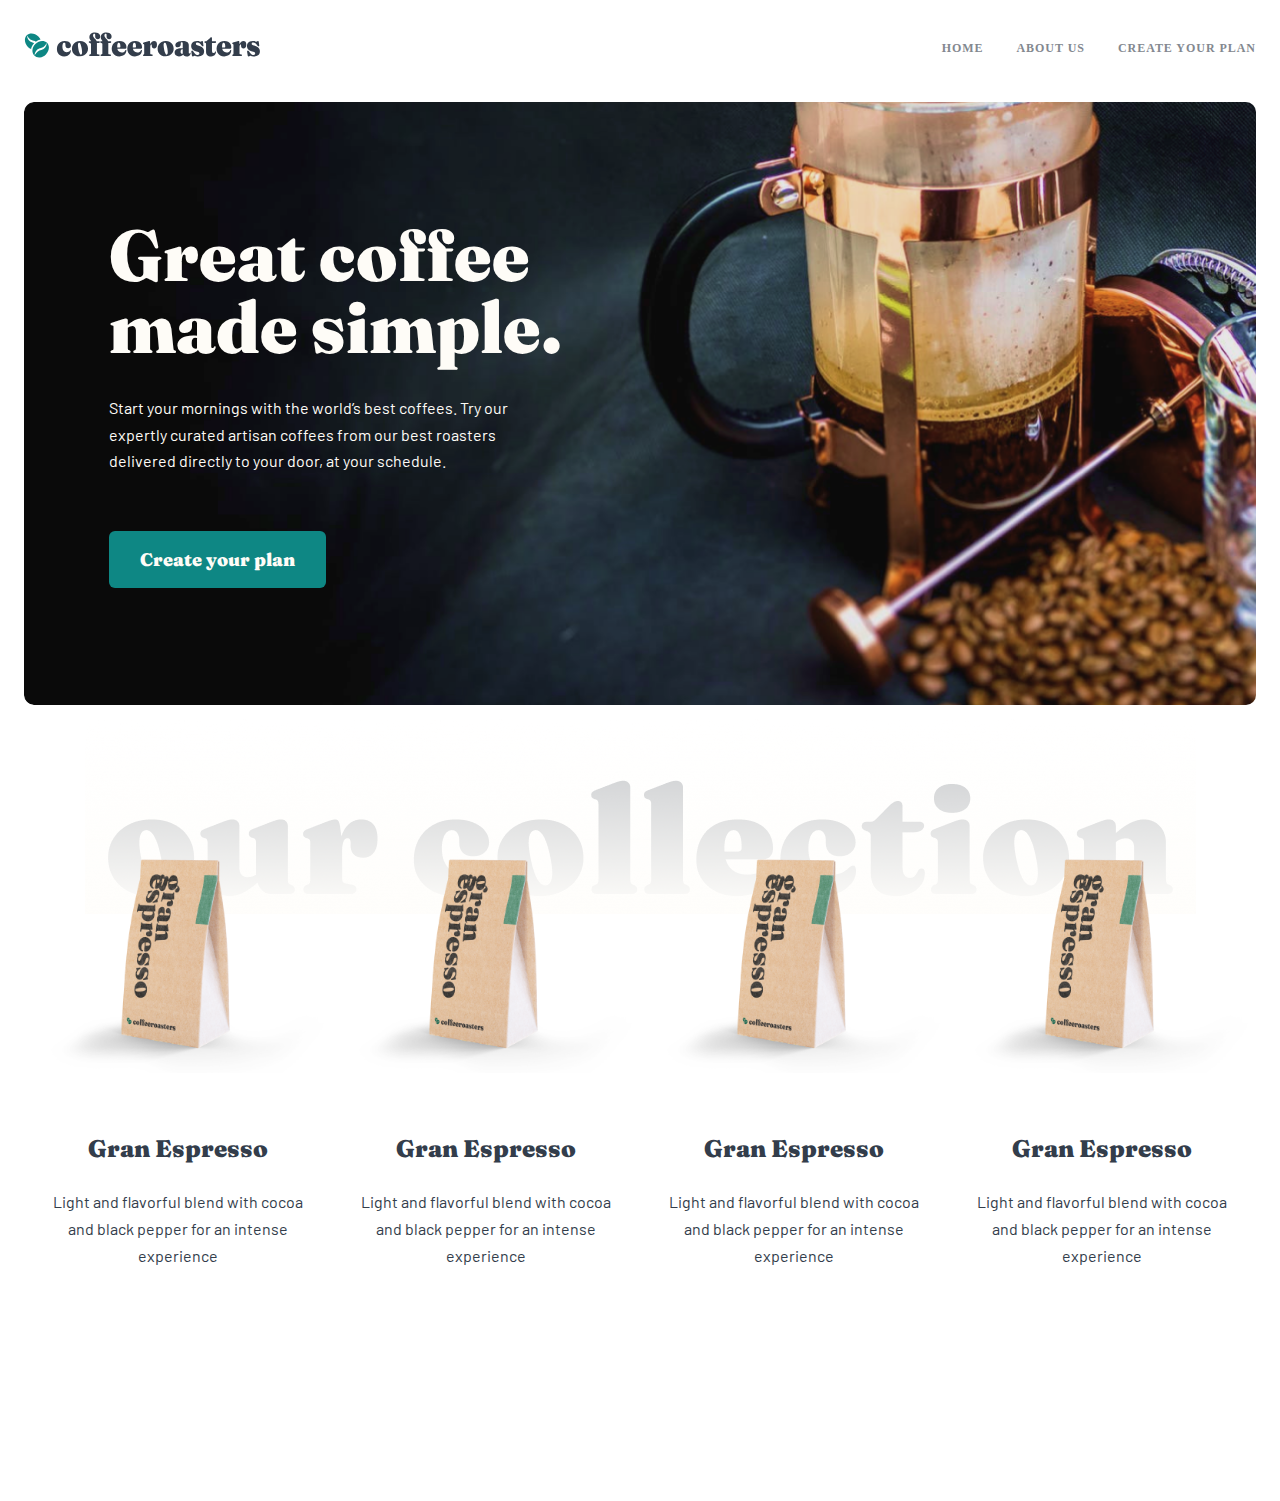
==== index.html @ db11d820 "responsive" ====
<!DOCTYPE html>
<html lang="en">

<head>
    <meta charset="UTF-8">
    <meta name="viewport" content="width=device-width, initial-scale=1.0">
    <link rel="stylesheet" href="./css/main.css">
    <title>Document</title>
</head>

<body>
    <header class="header">
        <div class="container">
            <div class="header_block">
                <a class="header_img_link" href="#">
                    <img class="header_logo" src="./img/header_logo.svg" alt="logo">
                </a>
                <div class="header_tablet_block">
                    <ul class="header_list">
                        <li class="header_item">
                            <a class="header_link" href="#">HOME</a>
                        </li>
                        <li class="header_item">
                            <a class="header_link" href="#">ABOUT US</a>
                        </li>
                        <li class="header_item">
                            <a class="header_link" href="#">Create your plan</a>
                        </li>
                    </ul>

                    <button class="header_btn"></button>
                </div>
            </div>
        </div>
    </header>

    <main>
        <section class="hero">
            <div class="container">
                <div class="hero_block">
                    <h1 class="hero_title">Great coffee made simple.</h1>
                    <p class="hero_text">
                        Start your mornings with the world’s best coffees. Try our expertly curated artisan
                        coffees from our best roasters delivered directly to your door, at your schedule.
                    </p>
                    <a class="hero_btn">Create your plan</a>
                </div>
            </div>
        </section>
        <section class="collection">
            <div class="container">
                <div class="collection_block">
                    <ul class="collection_list">
                        <li class="collection_item">
                            <img class="collection_img" src="./img/collection_img.png" alt="img">
                            <div class="collection_content_block">
                                <h2 class="collection_title">Gran Espresso</h2>
                                <p class="collection_text">Light and flavorful blend with cocoa and black pepper for an intense experience</p>
                            </div>
                        </li>
                        <li class="collection_item">
                            <img class="collection_img" src="./img/collection_img.png" alt="img">
                            <div class="collection_content_block">
                                <h2 class="collection_title">Gran Espresso</h2>
                                <p class="collection_text">Light and flavorful blend with cocoa and black pepper for an intense experience</p>
                            </div>
                        </li>
                        <li class="collection_item">
                            <img class="collection_img" src="./img/collection_img.png" alt="img">
                            <div class="collection_content_block">
                                <h2 class="collection_title">Gran Espresso</h2>
                                <p class="collection_text">Light and flavorful blend with cocoa and black pepper for an intense experience</p>
                            </div>
                        </li>
                        <li class="collection_item">
                            <img class="collection_img" src="./img/collection_img.png" alt="img">
                            <div class="collection_content_block">
                                <h2 class="collection_title">Gran Espresso</h2>
                                <p class="collection_text">Light and flavorful blend with cocoa and black pepper for an intense experience</p>
                            </div>
                        </li>
                    </ul>
                </div>
            </div>
        </section>
    </main>
</body>

</html>
---- css/main.css ----
@import url("https://fonts.googleapis.com/css2?family=Barlow:ital,wght@0,100;0,200;0,300;0,400;0,500;0,600;0,700;0,800;0,900;1,100;1,200;1,300;1,400;1,500;1,600;1,700;1,800;1,900&family=Fraunces:ital,opsz,wght@0,9..144,100..900;1,9..144,100..900&display=swap");
:root {
  --font-family: "Fraunces", sans-serif;
  --second-family: "Barlow", sans-serif;
  --third-family: "Fraunces", sans-serif;
}

html {
  -webkit-box-sizing: border-box;
          box-sizing: border-box;
}

*,
*::before,
*::after {
  -webkit-box-sizing: inherit;
          box-sizing: inherit;
}

ul,
ol {
  list-style: none;
  margin: 0;
  padding: 0;
}

a {
  text-decoration: none;
  display: inline-block;
}

h1,
h2,
h3,
h4,
h5,
p {
  margin: 0;
}

img {
  max-width: 100%;
  height: auto;
}

body {
  background-color: #fff;
  overflow-x: hidden;
  margin: 0;
}

.container {
  max-width: 1328px;
  margin-left: auto;
  margin-right: auto;
  padding-left: 24px;
  padding-right: 24px;
}

.header {
  padding-top: 32px;
  padding-bottom: 40px;
}

.header_img_link {
  display: inline-block;
  width: 163px;
}

.header_list {
  gap: 33px;
  display: none;
}

.header_link {
  font-weight: 700;
  font-size: 12px;
  line-height: 125%;
  letter-spacing: 0.08em;
  text-transform: uppercase;
  color: #83888f;
}

.header_btn {
  width: 16px;
  height: 15px;
  background-repeat: no-repeat;
  background-position: center;
  background-image: url(../../img/menu.svg);
  border: none;
}

.header_block {
  display: -webkit-box;
  display: -ms-flexbox;
  display: flex;
  -webkit-box-align: center;
      -ms-flex-align: center;
          align-items: center;
  -webkit-box-pack: justify;
      -ms-flex-pack: justify;
          justify-content: space-between;
}

@media screen and (min-width: 768px) {
  .header_img_link {
    width: 236px;
  }
  .header_btn {
    display: none;
  }
  .header_list {
    display: -webkit-box;
    display: -ms-flexbox;
    display: flex;
  }
}
.hero_block {
  padding: 100px 24px;
  background-repeat: no-repeat;
  background-size: cover;
  background-image: url(../img/hero_mobile.jpg);
  text-align: center;
  border-radius: 10px;
}

.hero_title {
  font-family: var(--font-family);
  font-weight: 900;
  font-size: 40px;
  line-height: 100%;
  color: #fefcf7;
  margin-bottom: 24px;
}

.hero_text {
  font-family: var(--second-family);
  font-weight: 400;
  font-size: 15px;
  line-height: 167%;
  color: #fefcf7;
  margin-bottom: 39px;
}

.hero_btn {
  border-radius: 6px;
  background-color: #0e8784;
  font-family: var(--font-family);
  padding: 16px 31px;
  font-weight: 900;
  font-size: 18px;
  line-height: 139%;
  text-align: center;
  color: #fefcf7;
}

@media screen and (min-width: 768px) {
  .hero_block {
    padding: 104px 58px;
    background-image: url(../../img/hero_tablet.jpg);
    text-align: start;
  }
  .hero_title {
    font-size: 48px;
    line-height: 100%;
    width: 329px;
  }
  .hero_text {
    font-size: 15px;
    line-height: 167%;
    width: 398px;
  }
}
@media screen and (min-width: 992px) {
  .hero_block {
    padding: 117px 85px;
    background-image: url(../img/desktop.png);
    text-align: start;
  }
  .hero_title {
    font-size: 72px;
    width: 493px;
    margin-bottom: 32px;
  }
  .hero_text {
    font-size: 16px;
    margin-bottom: 56px;
    width: 445px;
  }
}
.collection {
  padding-top: 205px;
  padding-bottom: 120px;
  background-repeat: no-repeat;
  background-position: top 138px center;
  background-image: url(../../img/collection_bg_img.png);
}

.collection_item {
  text-align: center;
  margin-bottom: 48px;
}

.collection_title {
  font-family: var(--font-family);
  font-weight: 900;
  font-size: 24px;
  line-height: 133%;
  color: #333d4b;
  margin-top: 24px;
  margin-bottom: 16px;
}

.collection_text {
  font-family: var(--second-family);
  font-weight: 400;
  font-size: 15px;
  line-height: 167%;
  color: #333d4b;
  width: 282px;
  margin-left: auto;
  margin-right: auto;
}

@media screen and (min-width: 768px) {
  .collection {
    padding-bottom: 144px;
    background-image: url(../img/tablet_bg_img.png);
    background-position: top 157px center;
  }
  .collection_item {
    display: -webkit-box;
    display: -ms-flexbox;
    display: flex;
    text-align: start;
    -webkit-box-align: center;
        -ms-flex-align: center;
            align-items: center;
    gap: 36px;
    margin-bottom: 32px;
  }
  .collection_title {
    font-size: 24px;
    line-height: 133%;
    margin-bottom: 24px;
  }
  .collection_text {
    font-size: 15px;
    line-height: 167%;
  }
}
@media screen and (min-width: 992px) {
  .collection {
    padding-top: 136px;
    padding-bottom: 200px;
    background-image: url(../../img/desktop_bg_img.png);
    background-position: top 13px center;
  }
  .collection_list {
    display: grid;
    grid-template-columns: repeat(4, 1fr);
  }
  .collection_item {
    -webkit-box-orient: vertical;
    -webkit-box-direction: normal;
        -ms-flex-direction: column;
            flex-direction: column;
    text-align: center;
  }
  .collection_title {
    font-size: 24px;
    margin-bottom: 24px;
  }
  .collection_text {
    font-size: 16px;
    width: 255px;
  }
}/*# sourceMappingURL=main.css.map */
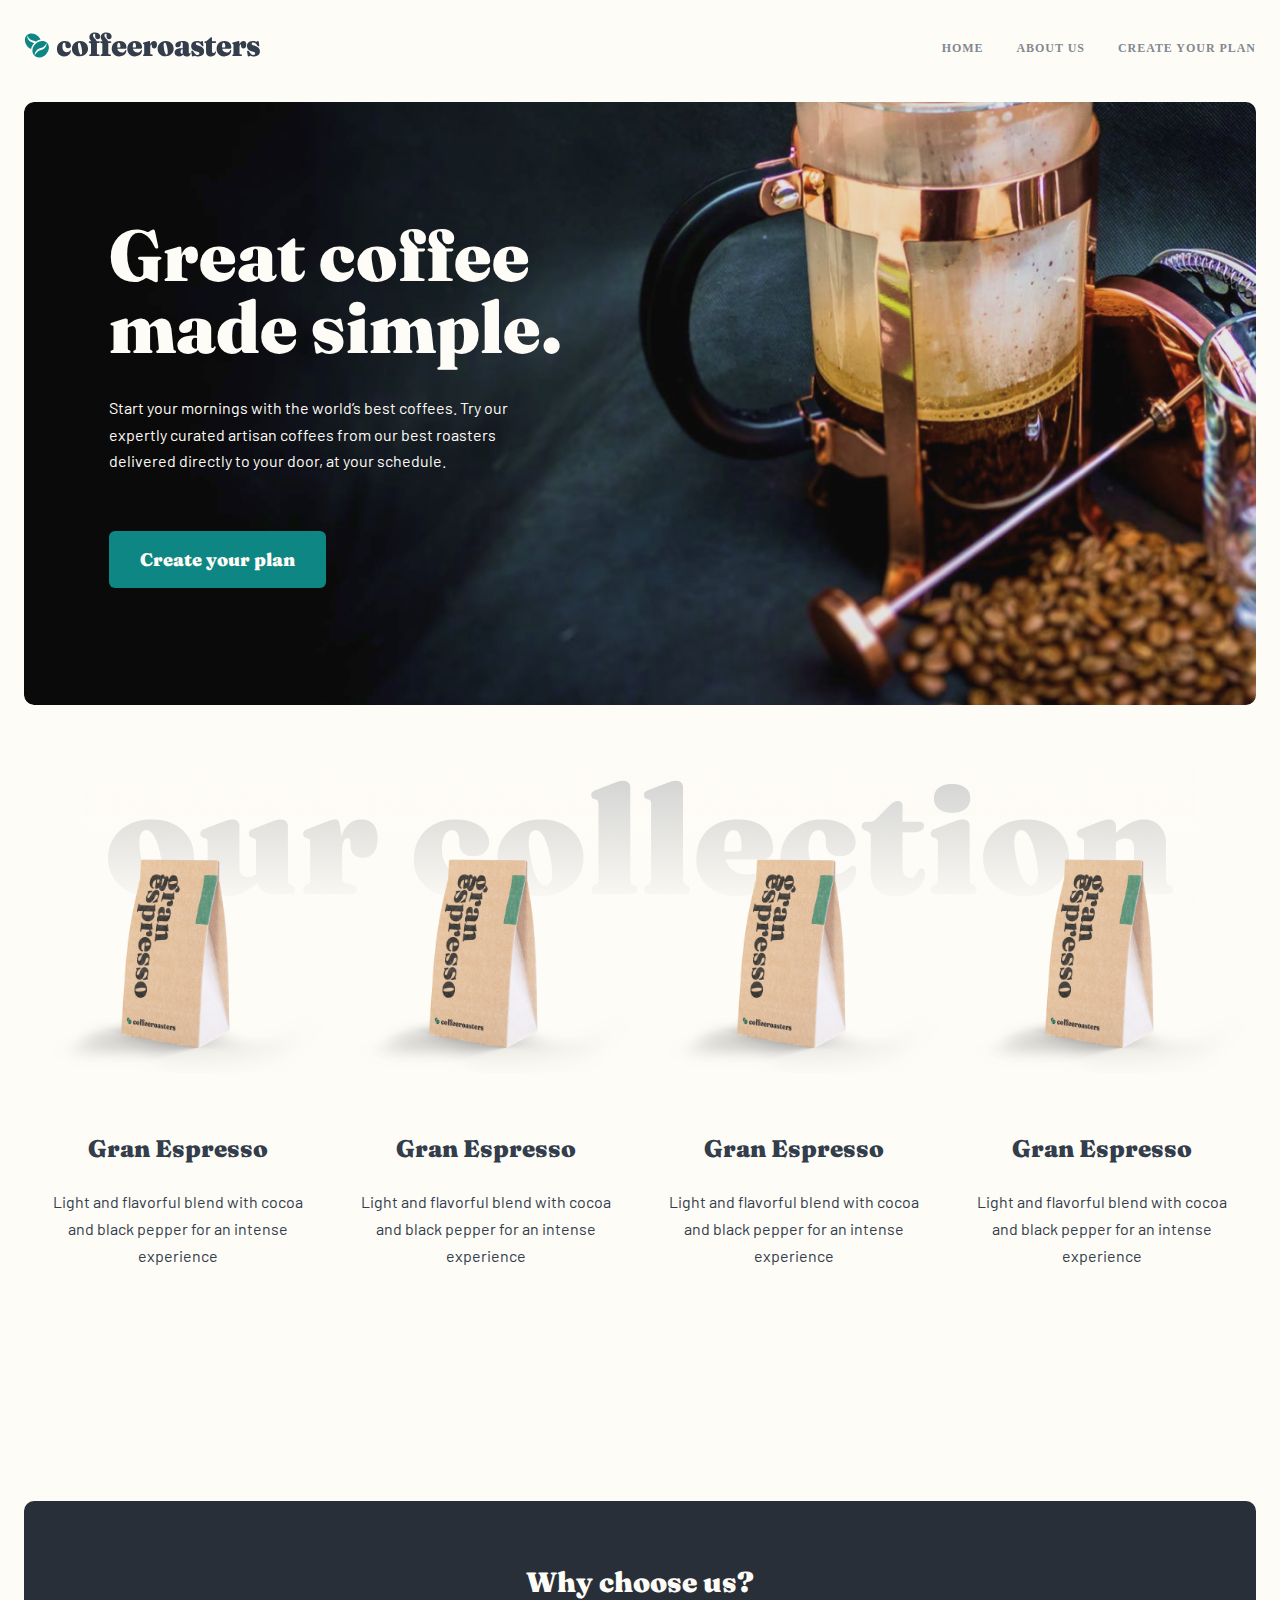
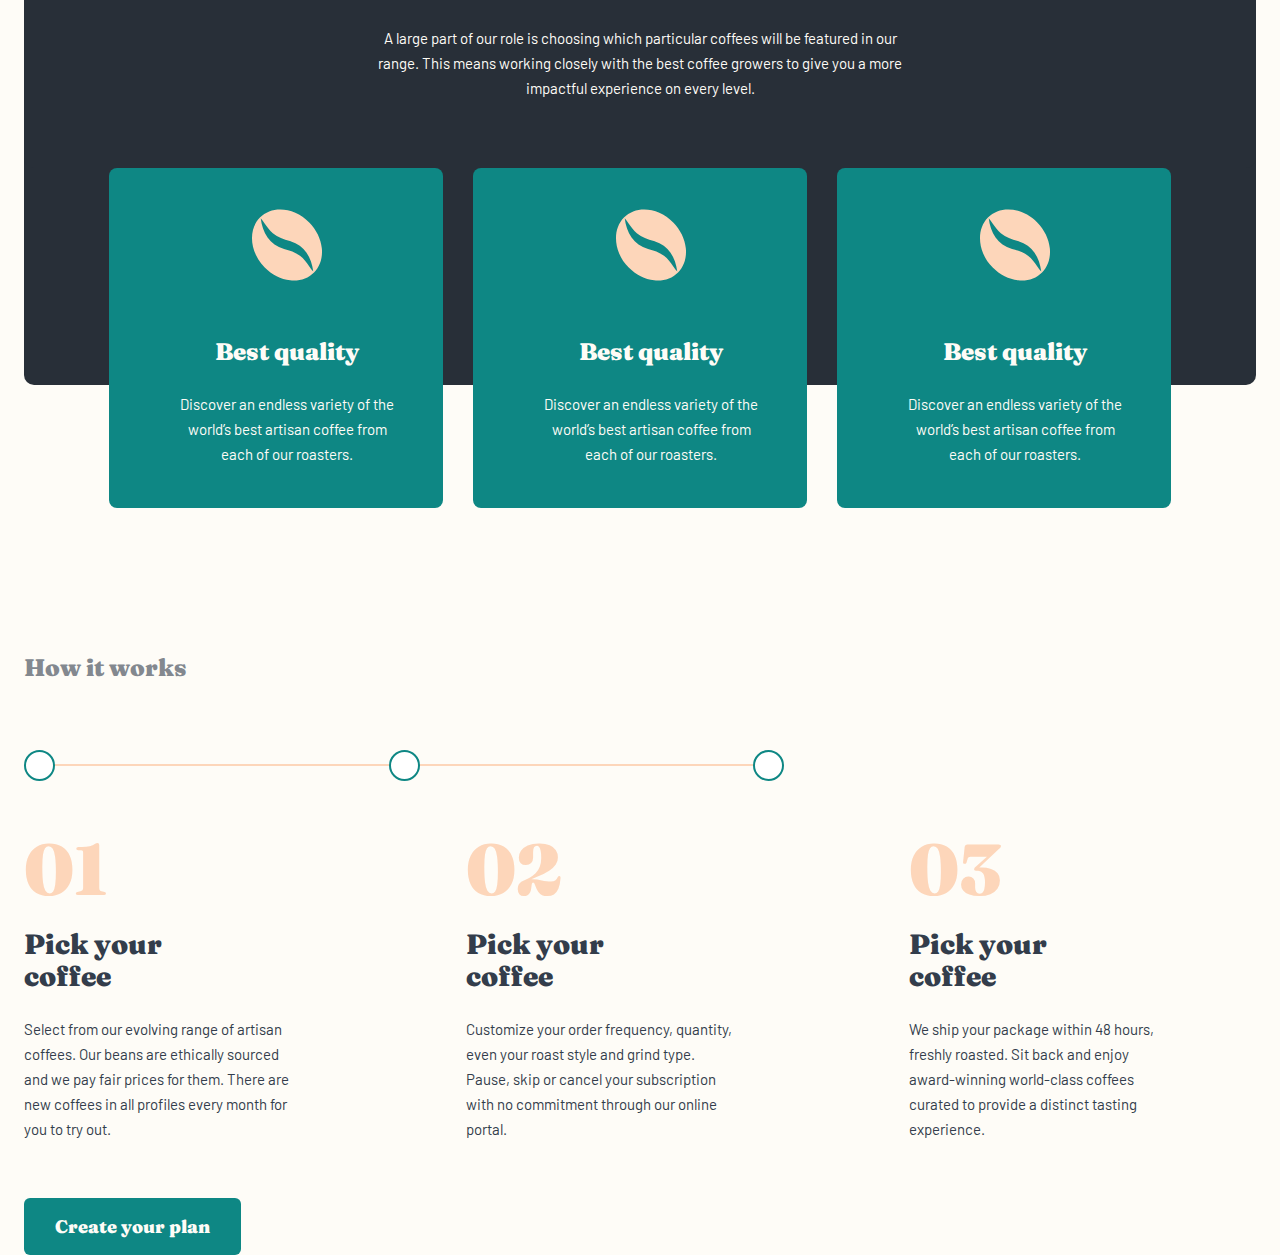
==== commit aa64bd18: "finish" ====
--- a/index.html
+++ b/index.html
@@ -55,31 +55,116 @@
                             <img class="collection_img" src="./img/collection_img.png" alt="img">
                             <div class="collection_content_block">
                                 <h2 class="collection_title">Gran Espresso</h2>
-                                <p class="collection_text">Light and flavorful blend with cocoa and black pepper for an intense experience</p>
+                                <p class="collection_text">Light and flavorful blend with cocoa and black pepper for an
+                                    intense experience</p>
                             </div>
                         </li>
                         <li class="collection_item">
                             <img class="collection_img" src="./img/collection_img.png" alt="img">
                             <div class="collection_content_block">
                                 <h2 class="collection_title">Gran Espresso</h2>
-                                <p class="collection_text">Light and flavorful blend with cocoa and black pepper for an intense experience</p>
+                                <p class="collection_text">Light and flavorful blend with cocoa and black pepper for an
+                                    intense experience</p>
                             </div>
                         </li>
                         <li class="collection_item">
                             <img class="collection_img" src="./img/collection_img.png" alt="img">
                             <div class="collection_content_block">
                                 <h2 class="collection_title">Gran Espresso</h2>
-                                <p class="collection_text">Light and flavorful blend with cocoa and black pepper for an intense experience</p>
+                                <p class="collection_text">Light and flavorful blend with cocoa and black pepper for an
+                                    intense experience</p>
                             </div>
                         </li>
                         <li class="collection_item">
                             <img class="collection_img" src="./img/collection_img.png" alt="img">
                             <div class="collection_content_block">
                                 <h2 class="collection_title">Gran Espresso</h2>
-                                <p class="collection_text">Light and flavorful blend with cocoa and black pepper for an intense experience</p>
+                                <p class="collection_text">Light and flavorful blend with cocoa and black pepper for an
+                                    intense experience</p>
                             </div>
                         </li>
                     </ul>
+                </div>
+            </div>
+        </section>
+        <section class="choose">
+            <div class="container">
+                <div class="choose_block">
+                    <h2 class="choose_title">Why choose us?</h2>
+                    <p class="choose_text">
+                        A large part of our role is choosing which particular coffees will
+                        be featured in our range. This means working closely with the best
+                        coffee growers to give you a more impactful experience on every
+                        level.
+                    </p>
+                </div>
+                <ul class="choose_list">
+                    <li class="choose_item">
+                        <div class="choose_content">
+                            <h3 class="choose_sub_title">Best quality</h3>
+                            <p class="choose_des">
+                                Discover an endless variety of the world’s best artisan coffee
+                                from each of our roasters.
+                            </p>
+                        </div>
+                    </li>
+                    <li class="choose_item">
+                        <div class="choose_content">
+                            <h3 class="choose_sub_title">Best quality</h3>
+                            <p class="choose_des">
+                                Discover an endless variety of the world’s best artisan coffee
+                                from each of our roasters.
+                            </p>
+                        </div>
+                    </li>
+                    <li class="choose_item">
+                        <div class="choose_content">
+                            <h3 class="choose_sub_title">Best quality</h3>
+                            <p class="choose_des">
+                                Discover an endless variety of the world’s best artisan coffee
+                                from each of our roasters.
+                            </p>
+                        </div>
+                    </li>
+                </ul>
+            </div>
+        </section>
+        <section class="work">
+            <div class="container">
+                <div class="work_block">
+                    <h2 class="work_title">How it works</h2>
+                    <ul class="work_line_list">
+                        <li class="work_line_item1"></li>
+                        <li class="work_line_item2"></li>
+                        <li class="work_line_item3"></li>
+                    </ul>
+
+                    <ul class="work_list">
+                        <li class="work_item">
+                            <h3 class="work_list_title">Pick your coffee</h3>
+                            <p class="work_list_text">
+                                Select from our evolving range of artisan coffees. Our beans are ethically sourced and
+                                we pay fair prices for them. There are new coffees in all profiles every month for you
+                                to try out.
+                            </p>
+                        </li>
+                        <li class="work_item">
+                            <h3 class="work_list_title">Pick your coffee</h3>
+                            <p class="work_list_text">
+                                Customize your order frequency, quantity, even your roast style 
+                                and grind type. Pause, skip or cancel your subscription with 
+                                no commitment through our online portal.
+                            </p>
+                        </li>
+                        <li class="work_item">
+                            <h3 class="work_list_title">Pick your coffee</h3>
+                            <p class="work_list_text">
+                                We ship your package within 48 hours, freshly roasted. Sit back and enjoy award-winning 
+                                world-class coffees curated to provide a distinct tasting experience.
+                            </p>
+                        </li>
+                    </ul>
+                    <a class="work_btn" href="#">Create your plan</a>
                 </div>
             </div>
         </section>
--- a/css/main.css
+++ b/css/main.css
@@ -44,7 +44,7 @@
 }
 
 body {
-  background-color: #fff;
+  background-color: #FEFCF7;
   overflow-x: hidden;
   margin: 0;
 }
@@ -253,7 +253,7 @@
   .collection {
     padding-top: 136px;
     padding-bottom: 200px;
-    background-image: url(../../img/desktop_bg_img.png);
+    background-image: url(../img/desktop_bg_img.png);
     background-position: top 13px center;
   }
   .collection_list {
@@ -275,4 +275,414 @@
     font-size: 16px;
     width: 255px;
   }
+}
+.choose {
+  padding-bottom: 120px;
+}
+
+.choose_block {
+  background-color: #282f38;
+  padding: 67px 24px;
+  border-radius: 10px;
+  position: relative;
+}
+.choose_block::after {
+  content: "";
+  position: absolute;
+  left: 0;
+  right: 0;
+  border-radius: 10px;
+  height: 600px;
+  background-color: #282f38;
+  z-index: -1;
+}
+
+.choose_title {
+  font-family: var(--font-family);
+  font-weight: 900;
+  font-size: 28px;
+  line-height: 100%;
+  text-align: center;
+  color: #fefcf7;
+  margin-bottom: 30px;
+}
+
+.choose_text {
+  font-family: var(--second-family);
+  font-weight: 400;
+  font-size: 15px;
+  line-height: 167%;
+  text-align: center;
+  color: #fefcf7;
+}
+
+.choose_list {
+  padding: 0 24px;
+}
+
+.choose_item {
+  background-color: #0e8784;
+  border-radius: 8px;
+  padding: 72px 34px 51px 34px;
+  margin-bottom: 24px;
+  text-align: center;
+}
+.choose_item::before {
+  content: "";
+  width: 72px;
+  height: 72px;
+  margin-bottom: 56px;
+  display: inline-block;
+  background-repeat: no-repeat;
+  background-position: center;
+  background-image: url(../img/choose_icon.svg);
+}
+
+.choose_sub_title {
+  font-family: var(--font-family);
+  font-weight: 900;
+  font-size: 24px;
+  line-height: 133%;
+  margin-bottom: 24px;
+  color: #fefcf7;
+}
+
+.choose_des {
+  font-family: var(--second-family);
+  font-weight: 400;
+  font-size: 15px;
+  line-height: 167%;
+  color: #fefcf7;
+}
+
+@media screen and (min-width: 768px) {
+  .choose_item {
+    display: -webkit-box;
+    display: -ms-flexbox;
+    display: flex;
+    -webkit-box-align: center;
+        -ms-flex-align: center;
+            align-items: center;
+    text-align: start;
+    padding: 41px 48px 41px 70px;
+    gap: 55px;
+  }
+  .choose_item::before {
+    -ms-flex-negative: 0;
+        flex-shrink: 0;
+    margin-bottom: 0;
+  }
+  .choose_list {
+    padding: 0 58px;
+  }
+  .choose_block::after {
+    height: 372px;
+  }
+}
+@media screen and (min-width: 992px) {
+  .choose_item {
+    -webkit-box-orient: vertical;
+    -webkit-box-direction: normal;
+        -ms-flex-direction: column;
+            flex-direction: column;
+    text-align: center;
+    padding: 41px 48px 41px 70px;
+  }
+  .choose_list {
+    display: grid;
+    padding: 0 85px;
+    gap: 30px;
+    grid-template-columns: repeat(3, 1fr);
+  }
+  .choose_block::after {
+    height: 284px;
+  }
+  .choose_text {
+    width: 540px;
+    margin-left: auto;
+    margin-right: auto;
+  }
+}
+.work_title {
+  font-family: var(--font-family);
+  font-weight: 900;
+  font-size: 24px;
+  line-height: 133%;
+  text-align: center;
+  color: #83888f;
+  margin-bottom: 80px;
+}
+
+.work_list_title {
+  font-family: var(--font-family);
+  font-weight: 900;
+  font-size: 28px;
+  line-height: 114%;
+  color: #333d4b;
+  margin-top: 24px;
+  margin-bottom: 24px;
+}
+
+.work_list_text {
+  font-family: var(--second-family);
+  font-weight: 400;
+  font-size: 15px;
+  line-height: 167%;
+  color: #333d4b;
+}
+
+.work_item {
+  text-align: center;
+  margin-bottom: 56px;
+}
+.work_item::before {
+  content: "01";
+  font-family: var(--font-family);
+  font-weight: 900;
+  font-size: 72px;
+  line-height: 100%;
+  color: #fdd6ba;
+}
+.work_item:nth-child(2)::before {
+  content: "02";
+  font-family: var(--font-family);
+  font-weight: 900;
+  font-size: 72px;
+  line-height: 100%;
+  color: #fdd6ba;
+}
+.work_item:nth-child(3)::before {
+  content: "03";
+  font-family: var(--font-family);
+  font-weight: 900;
+  font-size: 72px;
+  line-height: 100%;
+  color: #fdd6ba;
+}
+
+.work_btn {
+  border-radius: 6px;
+  background-color: #0e8784;
+  padding: 16px 31px;
+  font-family: var(--font-family);
+  font-weight: 900;
+  font-size: 18px;
+  line-height: 139%;
+  text-align: center;
+  color: #fefcf7;
+  display: block;
+  margin-right: auto;
+  margin-left: auto;
+  max-width: -webkit-max-content;
+  max-width: -moz-max-content;
+  max-width: max-content;
+}
+
+.work_line_list {
+  width: 497px;
+  height: 2px;
+  background-color: #fdd6ba;
+  display: -webkit-box;
+  display: -ms-flexbox;
+  display: flex;
+  -webkit-box-align: center;
+      -ms-flex-align: center;
+          align-items: center;
+  -webkit-box-pack: center;
+      -ms-flex-pack: center;
+          justify-content: center;
+  position: relative;
+  margin-top: 40px;
+  margin-bottom: 48px;
+  display: none;
+}
+
+.work_line_item1 {
+  width: 31px;
+  height: 31px;
+  border-radius: 50%;
+  background-color: #fff;
+  border: 2px solid #0e8784;
+  position: absolute;
+  left: 0;
+  -webkit-animation-name: box_item;
+          animation-name: box_item;
+  -webkit-animation-duration: 2s;
+          animation-duration: 2s;
+  -webkit-animation-iteration-count: infinite;
+          animation-iteration-count: infinite;
+  -webkit-animation-timing-function: linear;
+          animation-timing-function: linear;
+}
+
+.work_line_item2 {
+  width: 31px;
+  height: 31px;
+  border-radius: 50%;
+  background-color: #fff;
+  border: 2px solid #0e8784;
+}
+
+.work_line_item3 {
+  width: 31px;
+  height: 31px;
+  border-radius: 50%;
+  background-color: #fff;
+  border: 2px solid #0e8784;
+  position: absolute;
+  right: 0;
+  -webkit-animation-name: box_item3;
+          animation-name: box_item3;
+  -webkit-animation-duration: 2s;
+          animation-duration: 2s;
+  -webkit-animation-iteration-count: infinite;
+          animation-iteration-count: infinite;
+  -webkit-animation-timing-function: linear;
+          animation-timing-function: linear;
+}
+
+@-webkit-keyframes box_item {
+  0% {
+    left: 0;
+    -webkit-transform: rotateX(0);
+            transform: rotateX(0);
+    background: #fff;
+  }
+  50% {
+    left: 90%;
+    -webkit-transform: rotateX(360deg);
+            transform: rotateX(360deg);
+    background: blueviolet;
+  }
+  100% {
+    left: 0;
+    -webkit-transform: rotateX(0);
+            transform: rotateX(0);
+    background: #fff;
+  }
+}
+
+@keyframes box_item {
+  0% {
+    left: 0;
+    -webkit-transform: rotateX(0);
+            transform: rotateX(0);
+    background: #fff;
+  }
+  50% {
+    left: 90%;
+    -webkit-transform: rotateX(360deg);
+            transform: rotateX(360deg);
+    background: blueviolet;
+  }
+  100% {
+    left: 0;
+    -webkit-transform: rotateX(0);
+            transform: rotateX(0);
+    background: #fff;
+  }
+}
+@-webkit-keyframes box_item3 {
+  0% {
+    right: 0;
+    -webkit-transform: rotateX(0);
+            transform: rotateX(0);
+    background: #fff;
+  }
+  50% {
+    right: 90%;
+    -webkit-transform: rotateX(360deg);
+            transform: rotateX(360deg);
+    background: blueviolet;
+  }
+  100% {
+    right: 0;
+    -webkit-transform: rotateX(0);
+            transform: rotateX(0);
+    background: #fff;
+  }
+}
+@keyframes box_item3 {
+  0% {
+    right: 0;
+    -webkit-transform: rotateX(0);
+            transform: rotateX(0);
+    background: #fff;
+  }
+  50% {
+    right: 90%;
+    -webkit-transform: rotateX(360deg);
+            transform: rotateX(360deg);
+    background: blueviolet;
+  }
+  100% {
+    right: 0;
+    -webkit-transform: rotateX(0);
+            transform: rotateX(0);
+    background: #fff;
+  }
+}
+@media screen and (min-width: 768px) {
+  .work_line_list {
+    display: -webkit-box;
+    display: -ms-flexbox;
+    display: flex;
+  }
+  .work_list {
+    display: grid;
+    grid-template-columns: repeat(3, 1fr);
+    -webkit-column-gap: 15px;
+       -moz-column-gap: 15px;
+            column-gap: 15px;
+  }
+  .work_list_title {
+    width: 223px;
+  }
+  .work_list_text {
+    width: 223px;
+  }
+  .work_item {
+    text-align: start;
+  }
+  .work_title {
+    text-align: start;
+    margin-bottom: 0;
+  }
+  .work_btn {
+    margin-left: 0;
+    margin-right: 0;
+  }
+}
+@media screen and (min-width: 992px) {
+  .work_line_list {
+    display: -webkit-box;
+    display: -ms-flexbox;
+    display: flex;
+    width: 760px;
+    margin-top: 80px;
+    margin-bottom: 67px;
+  }
+  .work_list {
+    display: grid;
+    grid-template-columns: repeat(3, 1fr);
+    -webkit-column-gap: 95px;
+       -moz-column-gap: 95px;
+            column-gap: 95px;
+  }
+  .work_list_title {
+    width: 230px;
+  }
+  .work_list_text {
+    width: 268px;
+  }
+  .work_item {
+    text-align: start;
+  }
+  .work_title {
+    text-align: start;
+  }
+  .work_btn {
+    margin-left: 0;
+    margin-right: 0;
+  }
 }/*# sourceMappingURL=main.css.map */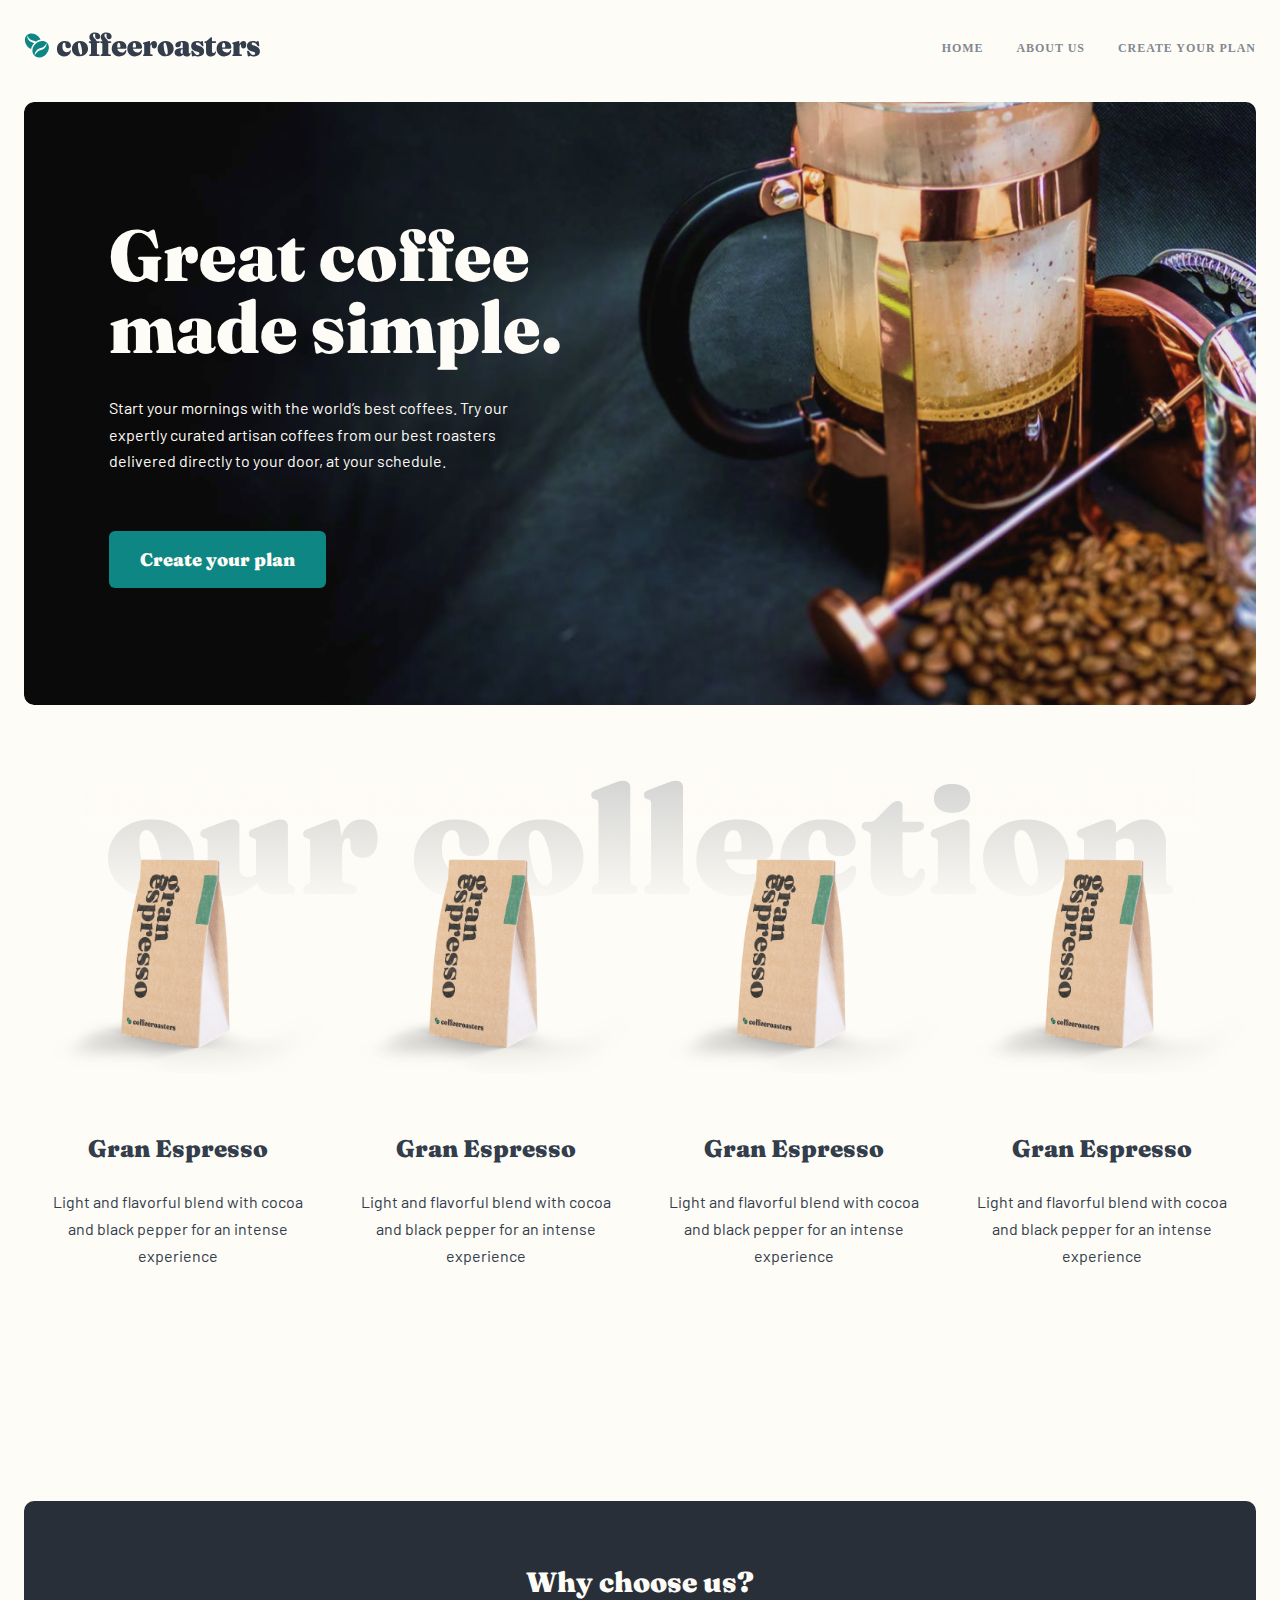
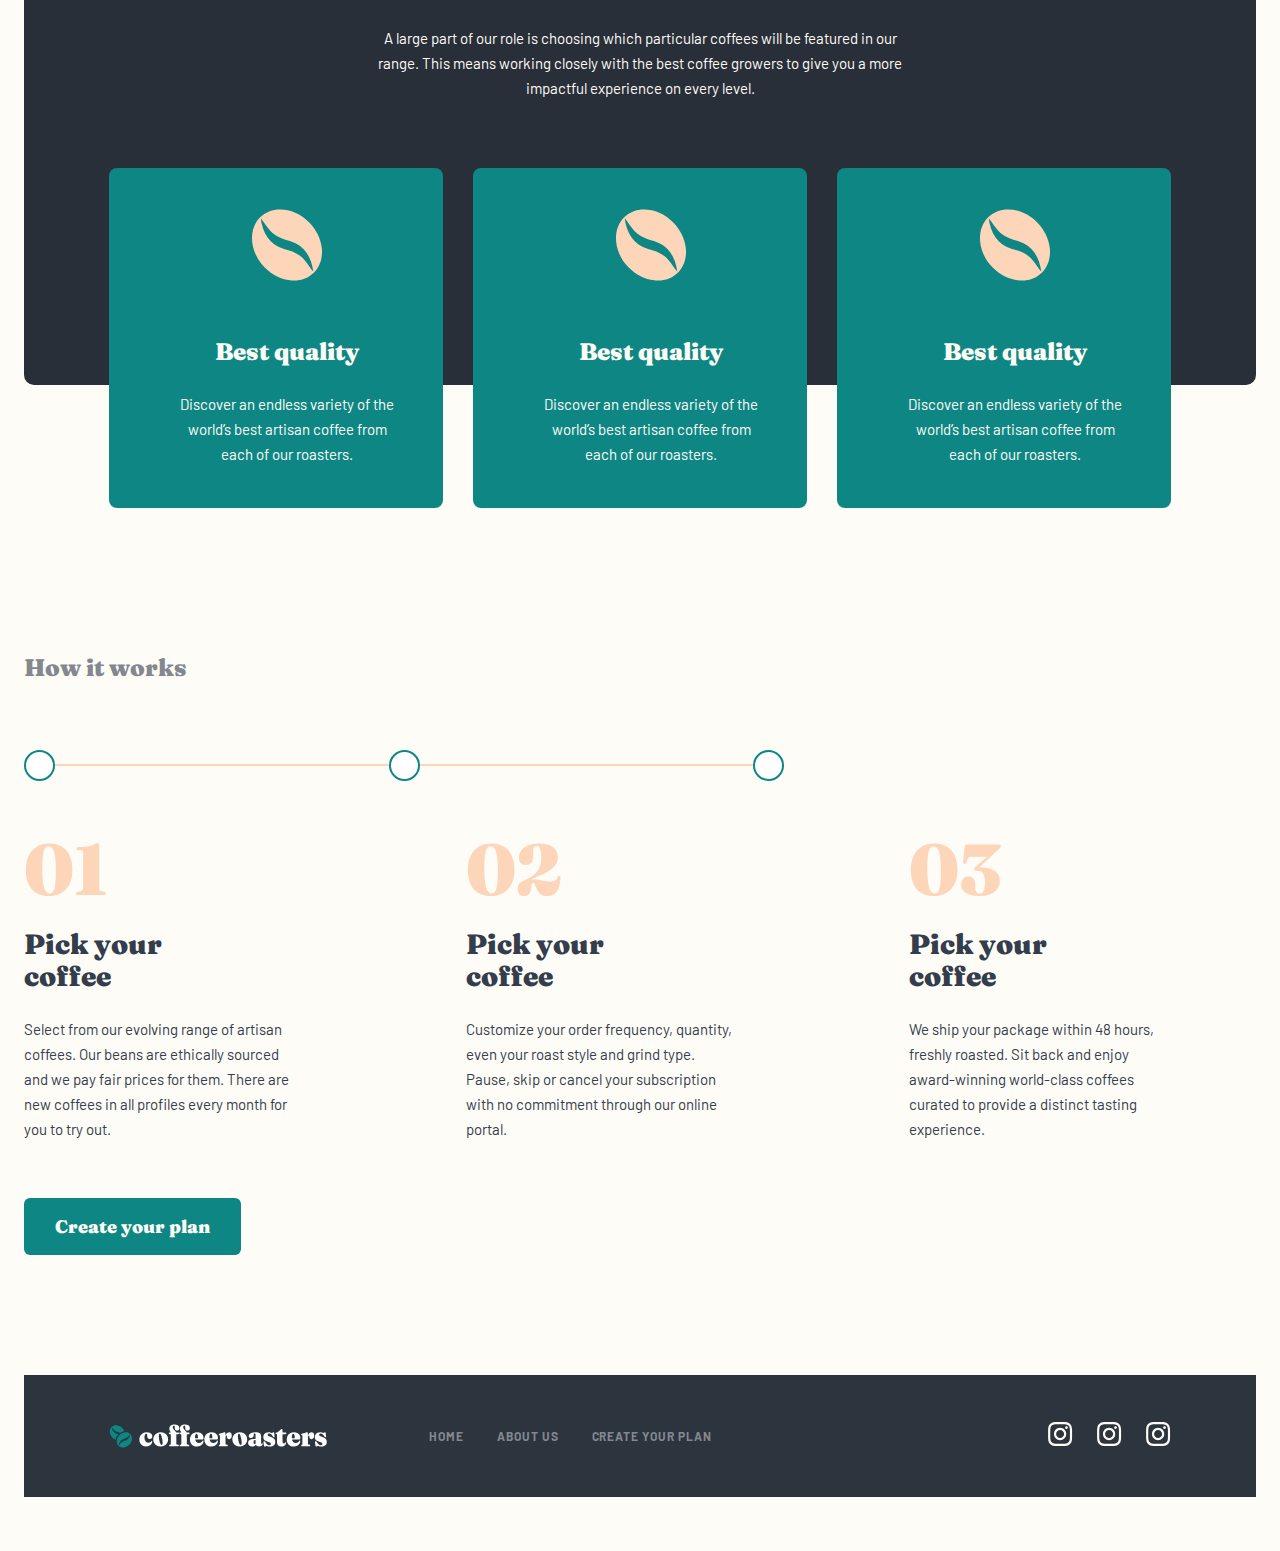
==== commit efea23a7: "footer" ====
--- a/index.html
+++ b/index.html
@@ -169,6 +169,49 @@
             </div>
         </section>
     </main>
+
+    <footer class="footer">
+        <div class="container">
+            <div class="footer_block">
+                <div class="footer_boss">
+                    <a href="#" class="footer_logo">
+                        <img class="footer_logo" src="./img/footer_bg.svg" alt="logo">
+                    </a>
+    
+                    <ul class="footer_list">
+                        <li class="footer_item">
+                            <a href="#" class="footer_link">HOME</a>
+                        </li>
+                        <li class="footer_item">
+                            <a href="#" class="footer_link">ABOUT US</a>
+                        </li>
+                        <li class="footer_item">
+                            <a href="#" class="footer_link">Create your plan</a>
+                        </li>
+                    </ul>
+                </div>
+
+                <ul class="footer_icon_list">
+                    <li class="footer_icon_item">
+                        <a href="#" class="footer_icon_link">
+                            <img class="footer_img" src="./img/ins.svg" alt="img">
+                        </a>
+                    </li>
+                    <li class="footer_icon_item">
+                        <a href="#" class="footer_icon_link">
+                            <img class="footer_img" src="./img/ins.svg" alt="img">
+                        </a>
+                    </li>
+                    <li class="footer_icon_item">
+                        <a href="#" class="footer_icon_link">
+                            <img class="footer_img" src="./img/ins.svg" alt="img">
+                        </a>
+                    </li>
+                </ul>
+            </div>
+        </div>
+
+    </footer>
 </body>
 
 </html>--- a/css/main.css
+++ b/css/main.css
@@ -685,4 +685,106 @@
     margin-left: 0;
     margin-right: 0;
   }
+}
+.footer {
+  padding-top: 120px;
+  padding-bottom: 54px;
+}
+
+.footer_block {
+  background-color: #2c343e;
+  padding: 54px;
+}
+
+.footer_link {
+  font-family: var(--second-family);
+  font-weight: 700;
+  font-size: 12px;
+  line-height: 125%;
+  letter-spacing: 0.08em;
+  text-transform: uppercase;
+  color: #83888f;
+}
+
+.footer_item {
+  text-align: center;
+  margin-bottom: 24px;
+}
+
+.footer_logo {
+  margin-bottom: 30px;
+  max-width: -webkit-max-content;
+  max-width: -moz-max-content;
+  max-width: max-content;
+  display: block;
+  margin-left: auto;
+  margin-right: auto;
+}
+
+.footer_icon_list {
+  display: -webkit-box;
+  display: -ms-flexbox;
+  display: flex;
+  gap: 24px;
+  -webkit-box-pack: center;
+      -ms-flex-pack: center;
+          justify-content: center;
+}
+
+@media screen and (min-width: 768px) {
+  .footer_list {
+    display: -webkit-box;
+    display: -ms-flexbox;
+    display: flex;
+    -webkit-box-align: center;
+        -ms-flex-align: center;
+            align-items: center;
+    -webkit-box-pack: center;
+        -ms-flex-pack: center;
+            justify-content: center;
+    gap: 33px;
+    margin-bottom: 65px;
+  }
+  .footer_logo {
+    display: -webkit-box;
+    display: -ms-flexbox;
+    display: flex;
+    -webkit-box-pack: center;
+        -ms-flex-pack: center;
+            justify-content: center;
+    margin-bottom: 20px;
+  }
+}
+@media screen and (min-width: 992px) {
+  .footer_block {
+    display: -webkit-box;
+    display: -ms-flexbox;
+    display: flex;
+    -webkit-box-pack: justify;
+        -ms-flex-pack: justify;
+            justify-content: space-between;
+    -webkit-box-align: center;
+        -ms-flex-align: center;
+            align-items: center;
+    padding-top: 47px;
+    padding: 47px 85px;
+  }
+  .footer_boss {
+    display: -webkit-box;
+    display: -ms-flexbox;
+    display: flex;
+    -webkit-box-align: center;
+        -ms-flex-align: center;
+            align-items: center;
+    gap: 102px;
+  }
+  .footer_list {
+    margin-bottom: 0;
+  }
+  .footer_logo {
+    margin-bottom: 0;
+  }
+  .footer_item {
+    margin-bottom: 0;
+  }
 }/*# sourceMappingURL=main.css.map */